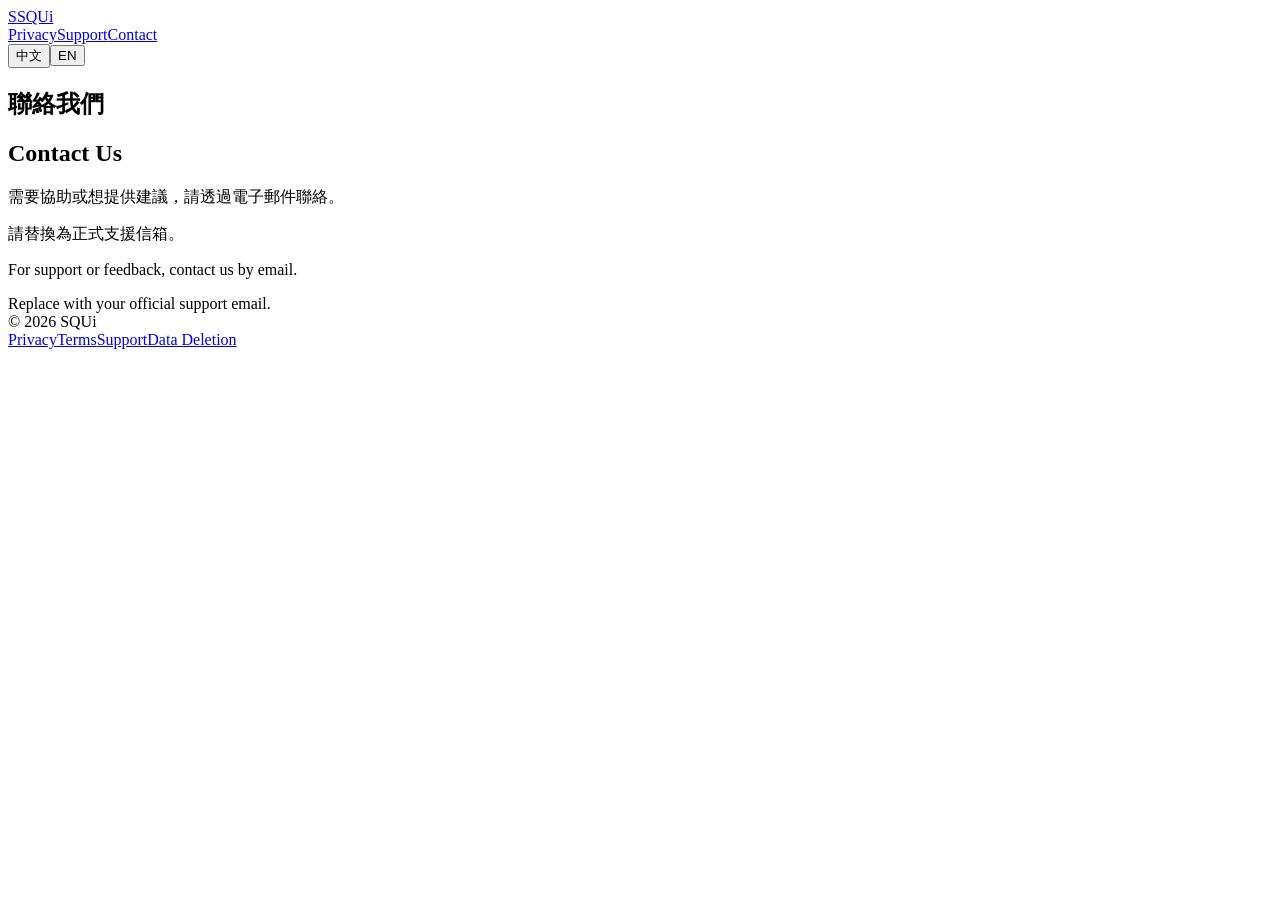
==== contact.html @ 6e0016b7 "Add files via upload" ====
<!doctype html><html lang="zh-Hant" data-current-lang="zh"><head><meta charset="utf-8"><meta name="viewport" content="width=device-width,initial-scale=1"><title>Contact — SQUi</title><link rel="stylesheet" href="assets/style.css"></head><body><header class="site-header"><div class="container nav"><a class="brand" href="index.html"><span class="brand-mark">S</span><span>SQUi</span></a><nav class="nav-links"><a href="privacy.html">Privacy</a><a href="support.html">Support</a><a href="contact.html">Contact</a></nav><div class="language-switch"><button data-set-lang="zh">中文</button><button data-set-lang="en">EN</button></div></div></header><main><section class="page-hero"><div class="container"><div data-lang="zh"><h1>聯絡我們</h1></div><div data-lang="en"><h1>Contact Us</h1></div></div></section><section class="container content-card"><div data-lang="zh"><p>需要協助或想提供建議，請透過電子郵件聯絡。</p><div class='contact-box'>請替換為正式支援信箱。</div></div><div data-lang="en"><p>For support or feedback, contact us by email.</p><div class='contact-box'>Replace with your official support email.</div></div></section></main><footer class="site-footer"><div class="container footer-inner"><div>© 2026 SQUi</div><div class="footer-links"><a href="privacy.html">Privacy</a><a href="terms.html">Terms</a><a href="support.html">Support</a><a href="data-deletion.html">Data Deletion</a></div></div></footer><script src="assets/script.js"></script></body></html>
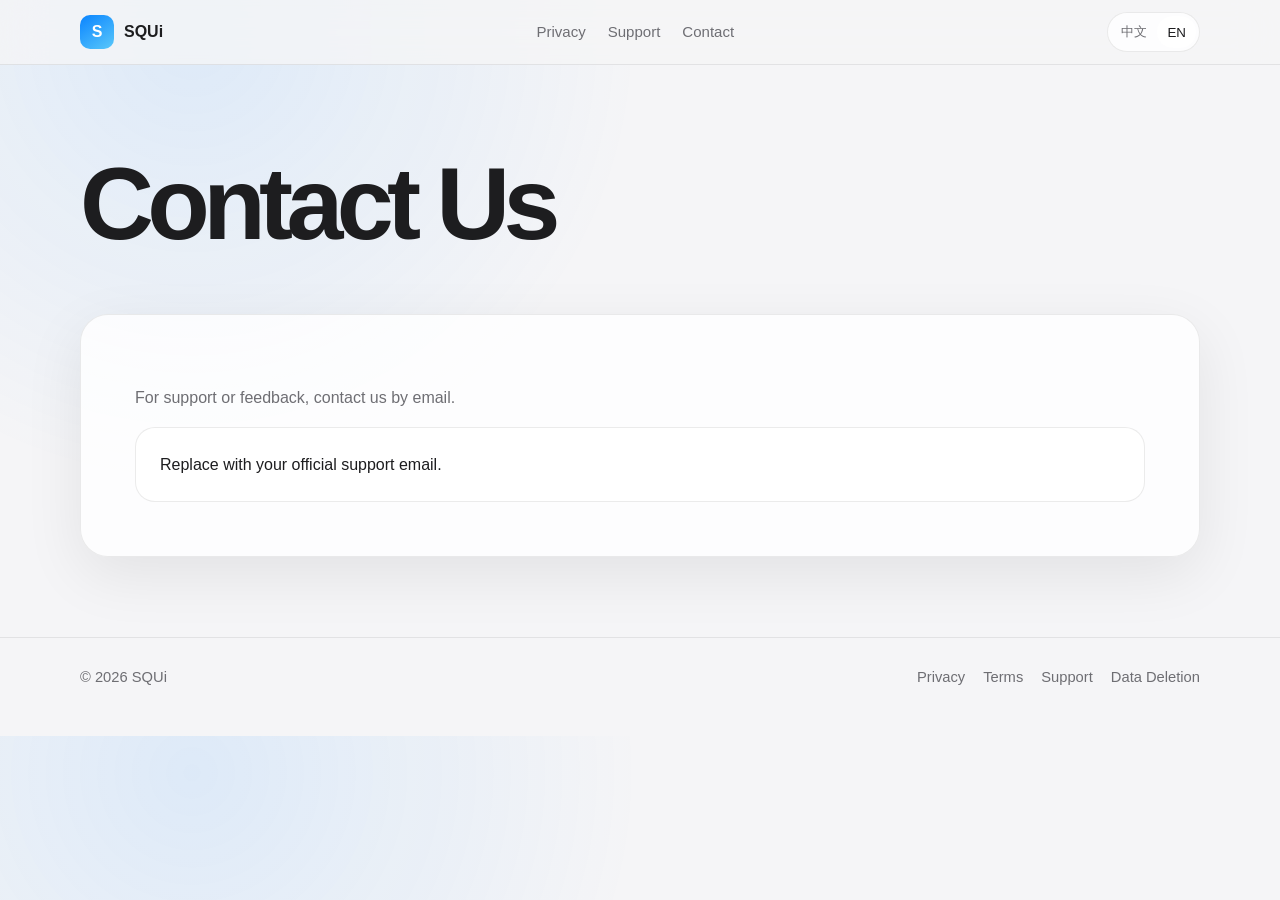
==== commit 3c43fb41: "Update contact.html" ====
--- a/contact.html
+++ b/contact.html
@@ -1 +1 @@
-<!doctype html><html lang="zh-Hant" data-current-lang="zh"><head><meta charset="utf-8"><meta name="viewport" content="width=device-width,initial-scale=1"><title>Contact — SQUi</title><link rel="stylesheet" href="assets/style.css"></head><body><header class="site-header"><div class="container nav"><a class="brand" href="index.html"><span class="brand-mark">S</span><span>SQUi</span></a><nav class="nav-links"><a href="privacy.html">Privacy</a><a href="support.html">Support</a><a href="contact.html">Contact</a></nav><div class="language-switch"><button data-set-lang="zh">中文</button><button data-set-lang="en">EN</button></div></div></header><main><section class="page-hero"><div class="container"><div data-lang="zh"><h1>聯絡我們</h1></div><div data-lang="en"><h1>Contact Us</h1></div></div></section><section class="container content-card"><div data-lang="zh"><p>需要協助或想提供建議，請透過電子郵件聯絡。</p><div class='contact-box'>請替換為正式支援信箱。</div></div><div data-lang="en"><p>For support or feedback, contact us by email.</p><div class='contact-box'>Replace with your official support email.</div></div></section></main><footer class="site-footer"><div class="container footer-inner"><div>© 2026 SQUi</div><div class="footer-links"><a href="privacy.html">Privacy</a><a href="terms.html">Terms</a><a href="support.html">Support</a><a href="data-deletion.html">Data Deletion</a></div></div></footer><script src="assets/script.js"></script></body></html>+<!doctype html><html lang="zh-Hant" data-current-lang="zh"><head><meta charset="utf-8"><meta name="viewport" content="width=device-width,initial-scale=1"><title>Contact — SQUi</title><link rel="stylesheet" href="assets/style.css"></head><body><header class="site-header"><div class="container nav"><a class="brand" href="index.html"><span class="brand-mark">S</span><span>SQUi</span></a><nav class="nav-links"><a href="privacy.html">Privacy</a><a href="support.html">Support</a><a href="contact.html">Contact</a></nav><div class="language-switch"><button data-set-lang="zh">中文</button><button data-set-lang="en">EN</button></div></div></header><main><section class="page-hero"><div class="container"><div data-lang="zh"><h1>聯絡我們</h1></div><div data-lang="en"><h1>Contact Us</h1></div></div></section><section class="container content-card"><div data-lang="zh"><p>需要協助或想提供建議，請透過電子郵件聯絡。</p><div class='contact-box'>squicompany@gmail.com。</div></div><div data-lang="en"><p>For support or feedback, contact us by email.</p><div class='contact-box'>Replace with your official support email.</div></div></section></main><footer class="site-footer"><div class="container footer-inner"><div>© 2026 SQUi</div><div class="footer-links"><a href="privacy.html">Privacy</a><a href="terms.html">Terms</a><a href="support.html">Support</a><a href="data-deletion.html">Data Deletion</a></div></div></footer><script src="assets/script.js"></script></body></html>
--- a/assets/style.css
+++ b/assets/style.css
@@ -0,0 +1,5 @@
+
+:root{color-scheme:light dark;--bg:#f5f5f7;--surface:rgba(255,255,255,.8);--solid:#fff;--text:#1d1d1f;--muted:#6e6e73;--line:rgba(0,0,0,.08);--accent:#0a84ff;--shadow:0 18px 60px rgba(0,0,0,.08);--max:1120px;--radius:28px}
+@media(prefers-color-scheme:dark){:root{--bg:#000;--surface:rgba(28,28,30,.82);--solid:#1c1c1e;--text:#f5f5f7;--muted:#a1a1a6;--line:rgba(255,255,255,.12);--accent:#2997ff;--shadow:0 18px 60px rgba(0,0,0,.42)}}
+*{box-sizing:border-box}html{scroll-behavior:smooth}body{margin:0;background:radial-gradient(circle at 15% 5%,rgba(10,132,255,.1),transparent 28rem),var(--bg);color:var(--text);font-family:-apple-system,BlinkMacSystemFont,"Helvetica Neue",Arial,sans-serif;line-height:1.6}a{color:inherit;text-decoration:none}.container{width:min(calc(100% - 40px),var(--max));margin:auto}.site-header{position:sticky;top:0;z-index:10;backdrop-filter:blur(20px);background:color-mix(in srgb,var(--bg) 78%,transparent);border-bottom:1px solid var(--line)}.nav{min-height:64px;display:flex;align-items:center;justify-content:space-between;gap:20px}.brand{display:flex;align-items:center;gap:10px;font-weight:700}.brand-mark{width:34px;height:34px;border-radius:10px;display:grid;place-items:center;background:linear-gradient(145deg,#0a84ff,#5ac8fa);color:#fff}.nav-links{display:flex;gap:22px;color:var(--muted);font-size:.94rem}.language-switch{display:flex;padding:3px;border:1px solid var(--line);border-radius:999px;background:var(--surface)}.language-switch button{border:0;background:transparent;color:var(--muted);padding:7px 10px;border-radius:999px;cursor:pointer}.language-switch button.active{color:var(--text);background:var(--solid)}.hero{padding:110px 0 88px;text-align:center}.eyebrow{color:var(--accent);font-weight:700}.hero h1,.page-hero h1{margin:0 auto 20px;max-width:900px;font-size:clamp(3.2rem,8vw,7rem);line-height:.95;letter-spacing:-.065em}.hero-copy{max-width:720px;margin:0 auto 34px;color:var(--muted);font-size:clamp(1.15rem,2vw,1.45rem)}.actions{display:flex;justify-content:center;gap:12px;flex-wrap:wrap}.button{min-height:48px;display:inline-flex;align-items:center;padding:0 20px;border-radius:999px;font-weight:650}.button-primary{background:var(--accent);color:#fff}.button-secondary{border:1px solid var(--line);background:var(--surface)}.section{padding:42px 0 90px}.section-heading{max-width:760px;margin-bottom:34px}.section-heading h2,.privacy-panel h2{font-size:clamp(2.2rem,5vw,5rem);line-height:1.05;letter-spacing:-.05em;margin:0 0 12px}.section-heading p,.privacy-panel>div>p{color:var(--muted);font-size:1.1rem}.grid{display:grid;grid-template-columns:repeat(3,1fr);gap:18px}.card{padding:28px;border:1px solid var(--line);border-radius:var(--radius);background:var(--surface);box-shadow:var(--shadow)}.card-icon{width:50px;height:50px;border-radius:15px;display:grid;place-items:center;margin-bottom:36px;background:color-mix(in srgb,var(--accent) 13%,var(--solid));font-size:1.45rem}.card h3{font-size:1.45rem;margin:0 0 8px}.card p{color:var(--muted);margin:0}.privacy-panel{padding:clamp(34px,6vw,72px);border:1px solid var(--line);border-radius:36px;background:linear-gradient(140deg,rgba(10,132,255,.16),transparent 52%),var(--solid);box-shadow:var(--shadow)}.checks{list-style:none;padding:0;display:grid;gap:12px}.checks li:before{content:"✓";color:var(--accent);font-weight:800;margin-right:10px}.page-hero{padding:90px 0 42px}.page-hero h1{margin-left:0}.page-hero p{color:var(--muted)}.content-card{margin-bottom:80px;padding:clamp(26px,5vw,54px);border:1px solid var(--line);border-radius:var(--radius);background:var(--surface);box-shadow:var(--shadow)}.content-card p,.content-card li{color:var(--muted)}.contact-box{padding:24px;border:1px solid var(--line);border-radius:20px;background:var(--solid)}.site-footer{padding:28px 0 46px;border-top:1px solid var(--line);color:var(--muted);font-size:.92rem}.footer-inner{display:flex;justify-content:space-between;gap:20px}.footer-links{display:flex;gap:18px;flex-wrap:wrap}[data-lang]{display:none}html[data-current-lang=zh] [data-lang=zh],html[data-current-lang=en] [data-lang=en]{display:block}span[data-lang]{display:none!important}html[data-current-lang=zh] span[data-lang=zh],html[data-current-lang=en] span[data-lang=en]{display:inline!important}
+@media(max-width:800px){.nav-links{display:none}.grid{grid-template-columns:1fr}.footer-inner{flex-direction:column}}@media(max-width:520px){.container{width:min(calc(100% - 26px),var(--max))}.hero{padding:72px 0 64px}.button{width:100%;justify-content:center}}
